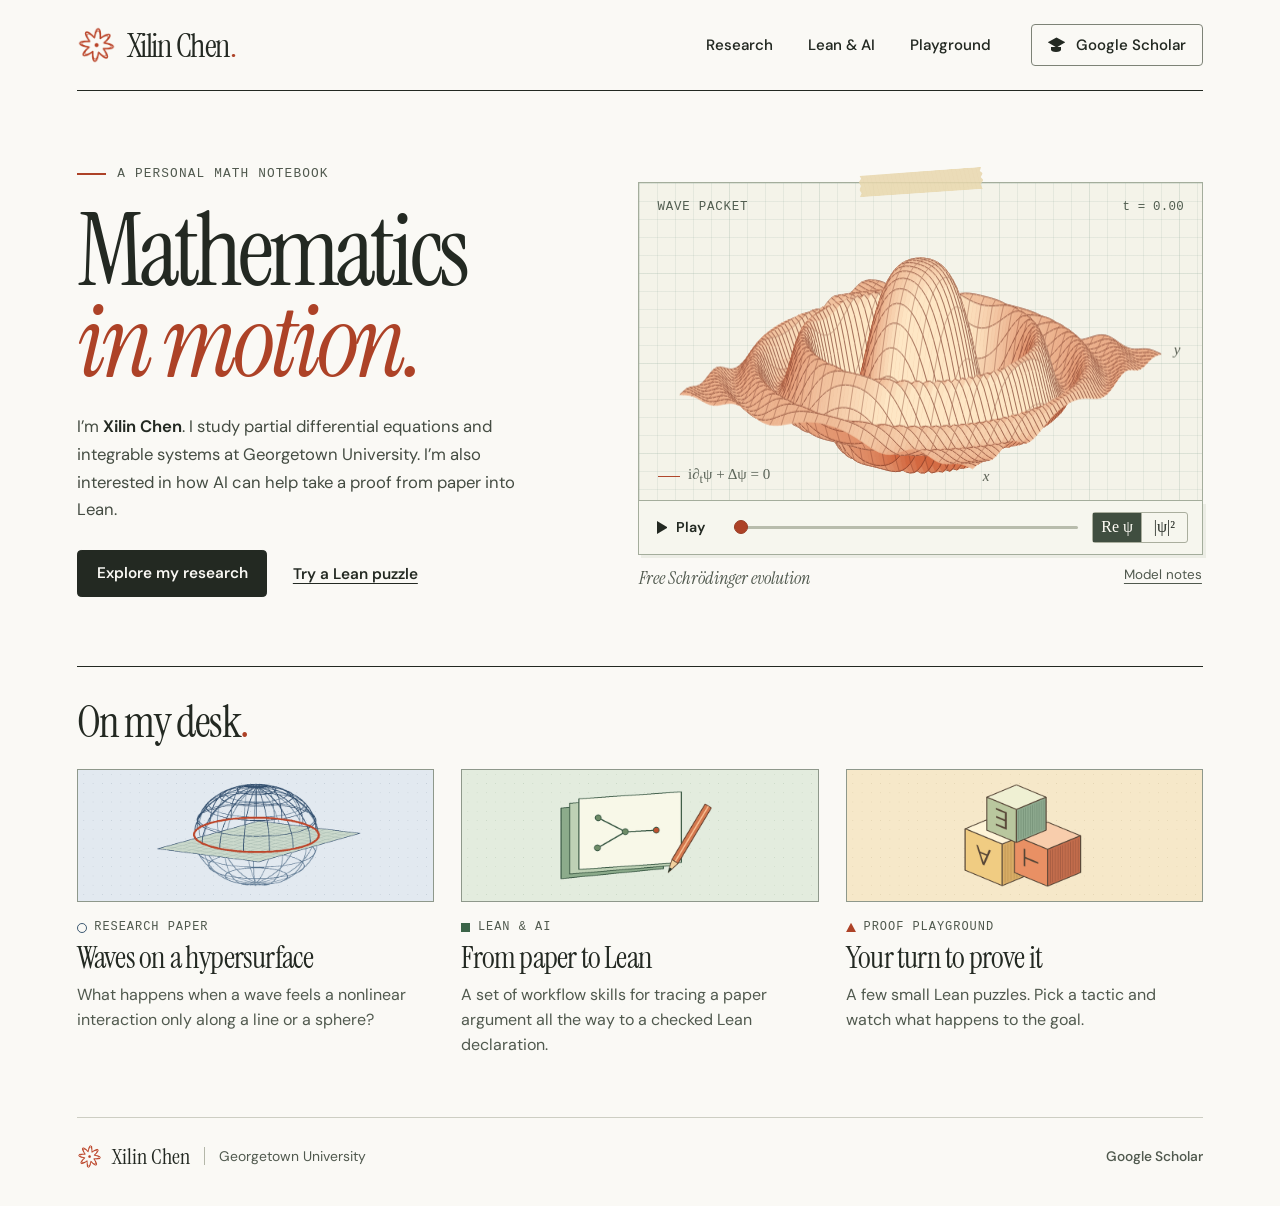
==== index.html @ 23b24f36 "Serve the personal website at the GitHub Pages root" ====
<!doctype html>
<html lang="en">
<head>
  <meta charset="utf-8">
  <meta name="viewport" content="width=device-width, initial-scale=1">
  <meta name="description" content="Xilin Chen’s personal notebook on partial differential equations, integrable systems, AI, and Lean formalization.">
  <meta name="theme-color" content="#faf9f5">
  <title>Mathematics in motion · Xilin Chen</title>
  <link rel="icon" href="assets/favicon.png" type="image/png">
  <link rel="preload" href="assets/fonts/InstrumentSerif-Regular.ttf" as="font" type="font/ttf" crossorigin>
  <link rel="stylesheet" href="assets/styles.css">
  <script src="assets/wave.js" defer></script>
</head>
<body>
  <a class="skip" href="#main">Skip to content</a>
  <header class="masthead wrap">
    <a class="wordmark" href="index.html" aria-label="Xilin Chen, home"><img src="assets/mark.png" width="39" height="39" alt="">Xilin Chen<span class="wordmark-period">.</span></a>
    <nav class="nav" aria-label="Main navigation"><a href="research.html">Research</a><a href="workflow.html">Lean &amp; AI</a><a href="playground.html">Playground</a></nav>
    <a class="scholar-button" href="https://scholar.google.com/citations?user=1OFcRwIAAAAJ&amp;hl=en"><span class="cap" aria-hidden="true"></span>Google Scholar</a>
  </header>
  <main id="main" class="wrap" tabindex="-1">
  <section class="hero" aria-labelledby="hero-title">
    <div class="hero-copy">
      <p class="eyebrow"><span class="short-rule" aria-hidden="true"></span>A personal math notebook</p>
      <h1 id="hero-title">Mathematics<br><em>in motion.</em></h1>
      <p class="intro">I’m <strong>Xilin Chen</strong>. I study partial differential equations and integrable systems at Georgetown University. I’m also interested in how AI can help take a proof from paper into Lean.</p>
      <div class="actions"><a class="button primary" href="research.html">Explore my research</a><a class="ink-link" href="playground.html">Try a Lean puzzle</a></div>
    </div>
    <figure class="wave-sheet" aria-labelledby="wave-caption">
      <div class="tape" aria-hidden="true"></div>
      <div class="plot-paper">
        <div class="plot-heading"><span class="plot-label">Wave packet</span><output id="time-value" for="wave-time">t = 0.00</output></div>
        <div class="plot-drawing">
          <img class="wave-still" src="assets/wave-still.png" width="1120" height="564" alt="A perspective mesh of a radial wave packet, with a central peak and concentric ripples.">
          <canvas aria-label="Real part of a freely spreading radial wave packet" role="img" width="1120" height="564"></canvas>
        </div>
        <div class="plot-legend"><span class="legend-line" aria-hidden="true"></span><span>i∂<sub>t</sub>ψ + Δψ = 0</span></div>
      </div>
      <div class="wave-controls" data-wave-controls hidden>
        <button id="wave-play" type="button" class="play-button" aria-label="Play wave animation"><span class="play-symbol" aria-hidden="true"></span><span class="play-label">Play</span></button>
        <label for="wave-time" class="sr-only">Wave evolution time</label><input id="wave-time" type="range" min="0" max="0.40" step="0.001" value="0">
        <fieldset class="plot-modes"><legend class="sr-only">Quantity to plot</legend><label><input type="radio" name="wave-mode" value="real" checked aria-label="Real part of the wave"><span>Re ψ</span></label><label><input type="radio" name="wave-mode" value="density" aria-label="Squared magnitude of the wave"><span>|ψ|²</span></label></fieldset>
      </div>
      <figcaption id="wave-caption"><span>Free Schrödinger evolution</span><a href="research.html#wave-note">Model notes</a></figcaption>
    </figure>
  </section>
  <section class="desk" aria-labelledby="desk-title">
    <h2 id="desk-title">On my desk<span class="accent">.</span></h2>
    <div class="desk-grid">
      <article class="entry">
        <a class="entry-link" href="research.html">
          <img class="entry-art" src="assets/hypersurface.png" alt="" width="920" height="340">
          <span class="entry-kind"><i class="shape ring"></i>Research paper</span>
          <h3>Waves on a hypersurface</h3>
        </a>
        <p>What happens when a wave feels a nonlinear interaction only along a line or a sphere?</p>
      </article>
      <article class="entry">
        <a class="entry-link" href="workflow.html">
          <img class="entry-art" src="assets/workflow.png" alt="" width="920" height="340">
          <span class="entry-kind"><i class="shape square"></i>Lean &amp; AI</span>
          <h3>From paper to Lean</h3>
        </a>
        <p>A set of workflow skills for tracing a paper argument all the way to a checked Lean declaration.</p>
      </article>
      <article class="entry">
        <a class="entry-link" href="playground.html">
          <img class="entry-art" src="assets/playground.png" alt="" width="920" height="340">
          <span class="entry-kind"><i class="shape triangle"></i>Proof playground</span>
          <h3>Your turn to prove it</h3>
        </a>
        <p>A few small Lean puzzles. Pick a tactic and watch what happens to the goal.</p>
      </article>
    </div>
  </section>
</main>
  <footer class="footer wrap">
    <div class="footer-name"><img src="assets/mark.png" width="25" height="25" alt=""><span>Xilin Chen</span><span class="footer-affiliation">Georgetown University</span></div>
    <nav aria-label="Elsewhere"><a href="https://scholar.google.com/citations?user=1OFcRwIAAAAJ&amp;hl=en">Google Scholar</a></nav>
  </footer>
</body>
</html>
---- assets/styles.css ----
@font-face {
  font-family: "Instrument Serif";
  src: url("fonts/InstrumentSerif-Regular.ttf") format("truetype");
  font-style: normal;
  font-weight: 400;
  font-display: swap;
}
@font-face {
  font-family: "Instrument Serif";
  src: url("fonts/InstrumentSerif-Italic.ttf") format("truetype");
  font-style: italic;
  font-weight: 400;
  font-display: swap;
}
@font-face {
  font-family: "DM Sans";
  src: url("fonts/DMSans.ttf") format("truetype");
  font-style: normal;
  font-weight: 100 1000;
  font-display: swap;
}
:root {
  color-scheme: light;
  --paper: #faf9f5;
  --ink: #232922;
  --muted: #50594e;
  --line: #cdcec3;
  --rust: #ad4227;
  --green: #3b6448;
  --blue: #39566f;
  --serif: "Instrument Serif", "STIX Two Text", Georgia, serif;
  --sans: "DM Sans", system-ui, sans-serif;
  --mono: "IBM Plex Mono", ui-monospace, Menlo, Consolas, monospace;
  font-family: var(--sans);
  background: var(--paper);
  color: var(--ink);
}
* { box-sizing: border-box; }
body { margin: 0; }
img, canvas { display: block; max-width: 100%; }
h1, h2, h3, p, figure, pre { margin: 0; }
h1, h2, h3 { font-family: var(--serif); font-weight: 400; }
a { color: inherit; }
button, input, select { font: inherit; color: inherit; }
button, select { cursor: pointer; }
[hidden] { display: none !important; }
::selection { background: #f5c9af; color: #222a23; }
:focus-visible { outline: 3px solid #21619a; outline-offset: 4px; }
main:focus { outline: none; }
.sr-only, .skip:not(:focus) { position: absolute; width: 1px; height: 1px; padding: 0; margin: -1px; overflow: hidden; clip-path: inset(50%); white-space: nowrap; border: 0; }
.skip:focus { position: absolute; top: 4px; left: 4px; z-index: 10; background: white; padding: .75rem; }
.wrap { width: min(1240px, 88%); margin-inline: auto; }
.masthead { min-height: 5.7rem; border-bottom: 1px solid var(--ink); display: flex; align-items: center; gap: clamp(1.5rem, 3.1vw, 3.25rem); }
.wordmark { display: inline-flex; align-items: center; gap: .48rem; font-family: var(--serif); font-size: 2.07rem; line-height: 1; letter-spacing: -.045em; text-decoration: none; white-space: nowrap; }
.wordmark img { width: 2.42rem; height: 2.42rem; margin-right: .16rem; }
.wordmark-period { color: var(--rust); margin-left: -.44rem; }
.nav { display: flex; align-items: center; gap: clamp(1.5rem, 2.75vw, 2.8rem); margin-left: auto; }
.nav a, .scholar-button, .footer a { font-size: .94rem; font-weight: 535; text-decoration: none; }
.nav a { padding-block: .65rem; text-underline-offset: .38em; }
.nav a:is(:hover,[aria-current]), .footer a:hover { text-decoration: underline; text-decoration-thickness: 1.5px; }
.nav a[aria-current] { color: var(--rust); }
.scholar-button { display: inline-flex; align-items: center; justify-content: center; gap: .68rem; min-height: 2.65rem; border: 1px solid #7d8377; border-radius: .25rem; padding: .55rem 1rem; }
.scholar-button:hover, .light:hover { background: #eaece1; }
.cap { position: relative; width: 1.1rem; height: .95rem; display: inline-block; }
.cap::before { content: ""; position: absolute; left: 0; right: 0; height: 70%; top: 0; background: currentColor; clip-path: polygon(50% 0,100% 46%,50% 94%,0 46%); }
.cap::after { content: ""; position: absolute; height: 36%; left: 20%; right: 22%; bottom: 2%; border-radius: 0 0 50% 50%; background: currentColor; }
.hero { display: grid; grid-template-columns: .93fr 1.07fr; align-items: center; gap: clamp(2rem, 5.5vw, 5.75rem); padding: clamp(3.45rem, 5.8vw, 5.7rem) 0 clamp(3.75rem, 5.4vw, 5.1rem); }
.eyebrow, .entry-kind, .section-key, .plot-label, .meta, .progress { font-family: var(--mono); font-size: .8rem; line-height: 1.4; font-weight: 500; letter-spacing: .088em; text-transform: uppercase; }
.eyebrow, .entry-kind, .section-key { display: flex; gap: .68rem; align-items: center; }
.eyebrow { color: var(--muted); }
.short-rule { display: inline-block; width: 1.85rem; height: 2px; background: var(--rust); flex: none; }
.hero h1 { font-size: clamp(5.6rem,7.9vw,7.75rem); line-height: .9; letter-spacing: -.045em; margin: 1.35rem 0 1.65rem; }
h1 em { color: var(--rust); font-weight: 400; }
.intro, .deck { color: #444c42; font-size: clamp(1.04rem,1.21vw,1.17rem); line-height: 1.66; }
.intro { max-width: 27.9rem; }
strong { font-weight: 640; color: var(--ink); }
.actions { display: flex; flex-wrap: wrap; align-items: center; gap: 1rem 1.6rem; margin-top: 1.65rem; }
.button, .ink-link { font-size: .96rem; font-weight: 585; }
.button { display: inline-flex; align-items: center; justify-content: center; border: 1px solid var(--ink); padding: .78rem 1.17rem; border-radius: .26rem; text-decoration: none; line-height: 1.3; min-height: 2.85rem; text-align: center; }
.primary { background: var(--ink); color: var(--paper); }
.primary:hover { background: #394636; }
.ink-link, .prose a:not(.button), .plot-paper a, .wave-sheet figcaption a, .crumb a, .plain-button { text-decoration: underline; text-decoration-thickness: 1px; text-underline-offset: .29em; }
.ink-link:hover, .prose a:hover, .wave-sheet figcaption a:hover, .crumb a:hover, .plain-button:hover { color: var(--rust); }
.wave-sheet { position: relative; min-width: 0; margin-top: .55rem; }
.tape { position: absolute; left: 39%; top: -.65rem; width: 22%; height: 1.4rem; opacity: .85; transform: rotate(-4deg); z-index: 1; pointer-events: none; background-color: #e8d7ad; background-image: repeating-linear-gradient(80deg, transparent 0 3px, #e2cda22e 3px 4px); clip-path: polygon(1% 3%,99% 0,97.7% 18%,100% 29%,98.1% 45%,100% 60%,97.7% 78%,99% 99%,0 98%,1.6% 81%,0 65%,1.5% 48%,0 31%,2% 16%); }
.plot-paper {
  background-color: #f4f3e9;
  background-image: linear-gradient(#a4b9ac30 1px, transparent 1px),linear-gradient(90deg,#a4b9ac30 1px,transparent 1px),linear-gradient(#adbeab2b 1px,transparent 1px),linear-gradient(90deg,#adbeab2b 1px,transparent 1px);
  background-size: 18px 18px,18px 18px,90px 90px,90px 90px;
  border: 1px solid #a4ad9c;
  padding-top: 1rem;
  position: relative;
}
.plot-heading { display: flex; align-items: center; justify-content: space-between; padding-inline: 1.15rem; gap: .75rem; color: #515d50; }
.plot-label, #time-value { font-size: .78rem; letter-spacing: .06em; }
#time-value { font-family: var(--mono); letter-spacing: .015em; font-variant-numeric: tabular-nums; }
.plot-drawing { width: 100%; aspect-ratio: 560/282; position: relative; }
.plot-drawing :is(img, canvas) { position: absolute; inset: 0; width: 100%; height: 100%; }
.plot-drawing canvas { visibility: hidden; }
.wave-ready canvas { visibility: visible; }
.wave-ready .wave-still { visibility: hidden; }
.plot-legend { position: absolute; left: 1.15rem; bottom: .8rem; display: flex; gap: .5rem; align-items: center; font-family: Georgia, serif; color: #5b6458; font-size: .94rem; }
.legend-line { width: 1.4rem; border-top: 1.5px solid #b0472c; }
.wave-controls { border: 1px solid #a4ad9c; border-top: 0; display: flex; gap: .9rem; align-items: center; background: #f6f6ee; min-height: 3.42rem; padding: .44rem .9rem; box-shadow: 3px 3px 0 #d9ded275; }
.play-button { background: transparent; display: flex; align-items: center; justify-content: flex-start; gap: .46rem; min-width: 4.1rem; padding: .35rem .2rem; border: 0; font-weight: 610; font-size: .89rem; }
.play-button:hover { color: var(--rust); }
.play-symbol { display: block; width: .71rem; height: .8rem; border-left: .65rem solid currentColor; border-top: .4rem solid transparent; border-bottom: .4rem solid transparent; }
.playing .play-symbol { width: .68rem; height: .73rem; border: 0; border-left: 3px solid currentColor; border-right: 3px solid currentColor; }
#wave-time { --filled: 0%; display: block; min-width: 2.2rem; flex: 1; margin: 0; -webkit-appearance: none; appearance: none; height: 1.85rem; background: transparent; cursor: pointer; accent-color: var(--rust); }
#wave-time::-webkit-slider-runnable-track { height: 3px; border-radius: 2px; background: linear-gradient(to right,var(--rust) var(--filled),#b8bcac var(--filled)); }
#wave-time::-webkit-slider-thumb { -webkit-appearance: none; width: .88rem; height: .88rem; margin-top: calc((3px - .88rem)/2); background: var(--rust); border: 1px solid #983c24; border-radius: 50%; }
#wave-time::-moz-range-track { height: 3px; background: #b8bcac; }
#wave-time::-moz-range-progress { height: 3px; background: var(--rust); }
#wave-time::-moz-range-thumb { width: .8rem; height: .8rem; border: 1px solid #983c24; border-radius: 50%; background: var(--rust); }
.plot-modes { display: flex; border: 1px solid #aaae9e; border-radius: 3px; padding: 0; margin: 0; overflow: visible; }
.plot-modes label { cursor: pointer; position: relative; }
.plot-modes label + label { border-left: 1px solid #aaae9e; }
.plot-modes input { position: absolute; opacity: 0; width: 1px; height: 1px; }
.plot-modes span { display: block; font: 1rem/1.15 Georgia,serif; padding: .33rem .5rem; min-width: 2.8rem; text-align: center; }
.plot-modes :checked + span { color: #fffdf6; background: #404e40; }
.plot-modes :focus-visible + span { outline: 3px solid #21619a; outline-offset: 2px; }
.wave-sheet figcaption { display: flex; justify-content: space-between; gap: .8rem; padding: .65rem .08rem 0; font-size: .84rem; color: var(--muted); }
.wave-sheet figcaption > span { font-family: var(--serif); font-style: italic; font-size: 1.15rem; }
.desk { padding: 2rem 0 3.7rem; border-top: 1px solid var(--ink); }
.desk h2, .lab-foot h2 { font-size: clamp(2.45rem,3.45vw,3.45rem); line-height: 1.05; letter-spacing: -.033em; }
.accent { color: var(--rust); }
.desk-grid { display: grid; grid-template-columns: repeat(3,minmax(0,1fr)); gap: clamp(1.1rem,2.15vw,2.15rem); margin-top: 1.45rem; }
.entry { min-width: 0; }
.entry-link { text-decoration: none; display: block; }
.entry-art { width: 100%; height: auto; border: 1px solid #8e988b; object-fit: cover; }
.entry-link:hover .entry-art { border-color: var(--ink); }
.entry-link:hover h3 { text-decoration: underline; text-decoration-thickness: 1px; text-underline-offset: .12em; }
.entry-kind { gap: .47rem; font-size: .75rem; margin: 1.08rem 0 .4rem; letter-spacing: .08em; color: var(--muted); }
.shape { display: inline-block; flex: none; width: .62rem; height: .62rem; }
.ring { border: 1.7px solid var(--blue); border-radius: 50%; }
.square { background: var(--green); width: .56rem; height: .56rem; }
.triangle { background: var(--rust); clip-path: polygon(50% 0,100% 95%,0 95%); }
.entry h3 { font-size: clamp(1.85rem,2.4vw,2.55rem); line-height: 1.05; letter-spacing: -.026em; }
.entry p { font-size: 1rem; line-height: 1.55; color: var(--muted); margin-top: .54rem; max-width: 25rem; }
.footer { border-top: 1px solid var(--line); padding-block: 1.5rem 2.2rem; display: flex; align-items: center; justify-content: space-between; gap: 1.2rem; color: var(--muted); }
.footer-name { display: flex; align-items: center; gap: .6rem; }
.footer-name > span:first-of-type { color: var(--ink); font-family: var(--serif); font-size: 1.4rem; }
.footer-affiliation { font-size: .87rem; padding-left: .85rem; margin-left: .25rem; border-left: 1px solid #b4b7a9; }
.footer nav { display: flex; gap: 1.3rem; align-items: center; }
.footer a { font-size: .86rem; }

/* Interior pages keep the broad margins of the cover. */
.crumb { display: flex; align-items: center; gap: .65rem; color: var(--muted); font-size: .86rem; padding: 1.55rem 0 0; }
.article-hero { padding: 2.65rem 0 3.35rem; display: grid; grid-template-columns: 1.32fr .78fr; gap: 4rem; align-items: center; }
.article-hero h1, .lab-intro h1 { font-size: clamp(4.25rem,6.6vw,6.4rem); line-height: .95; letter-spacing: -.043em; margin: 1rem 0 1.24rem; }
.deck { max-width: 39rem; }
.article-plate { border: 1px solid #9aa597; padding-block: 8%; }
.article-plate img { width: 100%; height: auto; }
.blue { background: #e2e9f0; }
.sage { background: #e3ecde; }
.publication, .text-row { display: grid; grid-template-columns: minmax(9.3rem, .42fr) 1.5fr; gap: 2.5rem; padding: 2.8rem 0; border-top: 1px solid var(--line); }
.publication { border-color: var(--ink); }
.article { padding-bottom: 1rem; }
.section-key { align-self: start; margin-top: .33rem; color: var(--muted); font-size: .78rem; }
.section-key .short-rule { width: 1.16rem; height: 1px; }
.reading { max-width: 47rem; min-width: 0; }
.meta { color: var(--muted); letter-spacing: .04em; }
.paper-title, .prose h2 { font-size: clamp(2.15rem,3.3vw,3.45rem); line-height: 1.08; letter-spacing: -.025em; }
.paper-title { margin: .76rem 0; }
.authors { font-size: 1.07rem; }
.prose { font-size: 1.06rem; line-height: 1.7; color: #394236; }
.prose > * + * { margin-top: 1rem; }
.prose h2 { color: var(--ink); }
.prose code { font: .89em var(--mono); }
.formula { padding: 1.35rem 1rem; background: #edf0e6; border-left: 2px solid #788d6d; color: #26352b; font: italic clamp(1.4rem,2.8vw,2.4rem)/1.35 Georgia, serif; text-align: center; }
.formula sub, .formula sup { font-size: .58em; }
.formula.compact { font-size: clamp(1.35rem,2.45vw,1.95rem); }
.prose > a.button, .prose > a.ink-link { display: inline-flex; }
#wave-note { scroll-margin-top: 1rem; }
.code-plate, .source-panel { background: #26362e; color: #f3f1df; }
.code-plate { padding: 1.3rem; white-space: pre-wrap; overflow-wrap: anywhere; line-height: 1.7; }
.syntax-key { color: #f3b894; }
.syntax-tactic { color: #c1dcad; }
.stages { margin-top: 1.6rem; border-top: 1px solid var(--line); }
.stages details { border-bottom: 1px solid var(--line); }
.stages summary { position: relative; list-style: none; cursor: pointer; padding: 1rem 2.3rem 1rem 0; font-weight: 610; color: var(--ink); }
.stages summary::-webkit-details-marker { display: none; }
.stages summary::after { content: "+"; font-family: var(--mono); position: absolute; right: .4rem; top: .93rem; }
.stages details[open] summary::after { content: "−"; }
.stages details > p { padding: 0 1.5rem 1.1rem 0; }

/* The puzzle never needs a remote Lean server. */
.lab-intro { padding: 2.9rem 0 2.1rem; }
.lab-intro h1 { margin-top: .95rem; }
.lab-intro .deck { max-width: 43rem; }
.lab { border: 1px solid #858f80; }
.lab-top, .lab-tools, .challenge-control { display: flex; align-items: center; }
.lab-top { justify-content: space-between; column-gap: .8rem; padding: .8rem 1.2rem; background: #edefe4; border-bottom: 1px solid #a3ae9b; }
.challenge-control { gap: .85rem; }
.challenge-control label, .source-panel h2 { font: .79rem/1.5 var(--mono); text-transform: uppercase; letter-spacing: .075em; }
.challenge-control select { padding: .48rem 2.2rem .48rem .65rem; appearance: none; border: 1px solid #97a28f; border-radius: .15rem; background-color: #fbfaf5; background-image: linear-gradient(45deg,transparent 50%,#435141 50%),linear-gradient(135deg,#435141 50%,transparent 50%); background-position: calc(100% - 15px) 52%, calc(100% - 10px) 52%; background-size: 5px 5px; background-repeat: no-repeat; font-weight: 560; max-width: 100%; }
.progress { font-size: .76rem; letter-spacing: .05em; }
.lab-grid { display: grid; grid-template-columns: 1fr 1.12fr; }
.state-panel, .choice-panel { padding: 1.55rem clamp(1rem,2.25vw,2rem); }
.state-panel { background: #f1f3e9; border-right: 1px solid var(--line); }
.lab-grid h2 { font-size: 2.23rem; letter-spacing: -.03em; margin-bottom: .95rem; }
#context, #goals { font: .98rem/1.68 var(--mono); overflow-wrap: anywhere; }
#context { white-space: pre-wrap; }
#goals { border-top: 1px dashed #a7b19e; margin-top: .8rem; padding-top: .54rem; }
.current-goal { color: #78391e; font-weight: 650; }
.later-goal { color: #5c695c; }
.solved #context, .solved #goals { display: none; }
.solved .state-panel::after { content: "∎"; font: 3.8rem/1 Georgia,serif; color: var(--green); }
#choices { display: flex; flex-wrap: wrap; gap: .55rem; }
.tactic { font: .96rem/1.4 var(--mono); padding: .6rem .75rem; background: #fbfaf4; border: 1px solid #778671; border-radius: 2px; box-shadow: 2px 2px 0 #d2d8c7; }
.tactic:hover { background: #ecf0e3; border-color: var(--ink); }
.response, .hint-text { font-size: .96rem; line-height: 1.55; margin-top: 1rem; }
.response:empty { display: none; }
.retry { color: #883b21; }
.success { color: #30593d; }
.lab-tools { flex-wrap: wrap; gap: 1rem; margin-top: 1.2rem; }
.plain-button { background: transparent; border: none; padding: .28rem 0; font-size: .91rem; }
.plain-button:disabled { text-decoration: none; color: #73786b; cursor: default; }
.hint-text { padding: .7rem .9rem; border-left: 2px solid #a88d53; background: #f4eedb; }
.small { min-height: 2.2rem; padding: .48rem .8rem; }
.source-panel { padding: 1.1rem clamp(1rem,2.25vw,2rem) 1.45rem; }
.source-panel h2 { color: #cedbbf; margin-bottom: .7rem; }
.source-panel pre, .source-panel code { font: .95rem/1.6 var(--mono); white-space: pre-wrap; overflow-wrap: anywhere; }
.lab-foot { margin: 2.25rem 0 3.2rem; display: flex; align-items: center; justify-content: space-between; gap: 2rem; }
.lab-foot h2 { font-size: 2.3rem; }
.lab-foot p { color: var(--muted); margin-top: .6rem; line-height: 1.56; max-width: 39rem; }
.light { background: transparent; flex: none; }

@media (min-width: 1550px) {
  .hero { padding-block: 5.6rem; }
}
@media (max-width: 1100px) {
  .wrap { width: 90%; }
  .hero { gap: 2.2rem; }
  .hero h1 { font-size: clamp(4.7rem,8.6vw,5.9rem); }
  .intro { font-size: 1.03rem; }
  .article-hero { gap: 2.2rem; }
}
@media (max-width: 760px) {
  .wrap { width: min(91%,40rem); }
  .masthead { flex-wrap: wrap; min-height: 0; justify-content: space-between; gap: 0; padding: 1rem 0 .6rem; }
  .wordmark { font-size: 1.8rem; }
  .wordmark img { width: 2.1rem; height: 2.1rem; }
  .scholar-button { order: 1; font-size: .85rem; min-height: 2.2rem; padding: .45rem .65rem; gap: .5rem; }
  .nav { order: 2; width: 100%; margin: .55rem 0 0; justify-content: flex-start; gap: 1.45rem; }
  .nav a { padding: .4rem 0; font-size: .91rem; }
  .hero { grid-template-columns: 1fr; gap: 2.7rem; padding: 2.65rem 0 2.5rem; }
  .hero h1 { font-size: clamp(4.6rem,13.5vw,6.7rem); margin: 1rem 0 1.27rem; }
  .intro { max-width: 32rem; }
  .actions { margin-top: 1.28rem; }
  .wave-sheet { margin: 0; }
  .desk { padding: 1.65rem 0 2.55rem; }
  .desk-grid { grid-template-columns: 1fr; gap: 1.7rem; }
  .entry + .entry { border-top: 1px solid var(--line); padding-top: 1.5rem; }
  .entry h3 { font-size: 2.15rem; }
  .entry p { max-width: 32rem; }
  .footer { flex-wrap: wrap; padding-block: 1.25rem; }
  .article-hero { grid-template-columns: 1fr; gap: 1.75rem; padding: 2rem 0 2.2rem; }
  .article-plate { padding: 0; }
  .article-hero h1, .lab-intro h1 { font-size: clamp(3.95rem,12vw,5.9rem); }
  .publication, .text-row { grid-template-columns: 1fr; padding: 1.9rem 0; gap: 1rem; }
  .lab-intro { padding: 2.1rem 0 1.4rem; }
  .lab-grid { grid-template-columns: 1fr; }
  .state-panel { border-right: 0; border-bottom: 1px solid var(--line); }
  .lab-foot { flex-direction: column; align-items: flex-start; gap: 1.1rem; }
}
@media (max-width: 420px) {
  .actions { gap: .85rem 1rem; }
  .button, .ink-link { font-size: .9rem; }
  .button { padding-inline: .88rem; }
  .wave-controls { gap: .48rem; padding-inline: .55rem; }
  .play-button { min-width: 3.55rem; }
  .plot-modes span { min-width: 2.5rem; padding-inline: .35rem; }
  .plot-legend { left: .73rem; bottom: .44rem; font-size: .83rem; }
  .plot-heading { padding-inline: .73rem; }
  .plot-paper { padding-top: .75rem; }
  .footer-affiliation { font-size: .8rem; }
  .lab-top { flex-wrap: wrap; gap: .6rem; }
  .challenge-control { gap: .5rem; }
  .lab-tools { gap: .85rem; }
}
@media (prefers-reduced-motion: no-preference) {
  .button, .scholar-button, .entry-art, .tactic { transition: background-color .14s ease, border-color .14s ease; }
}
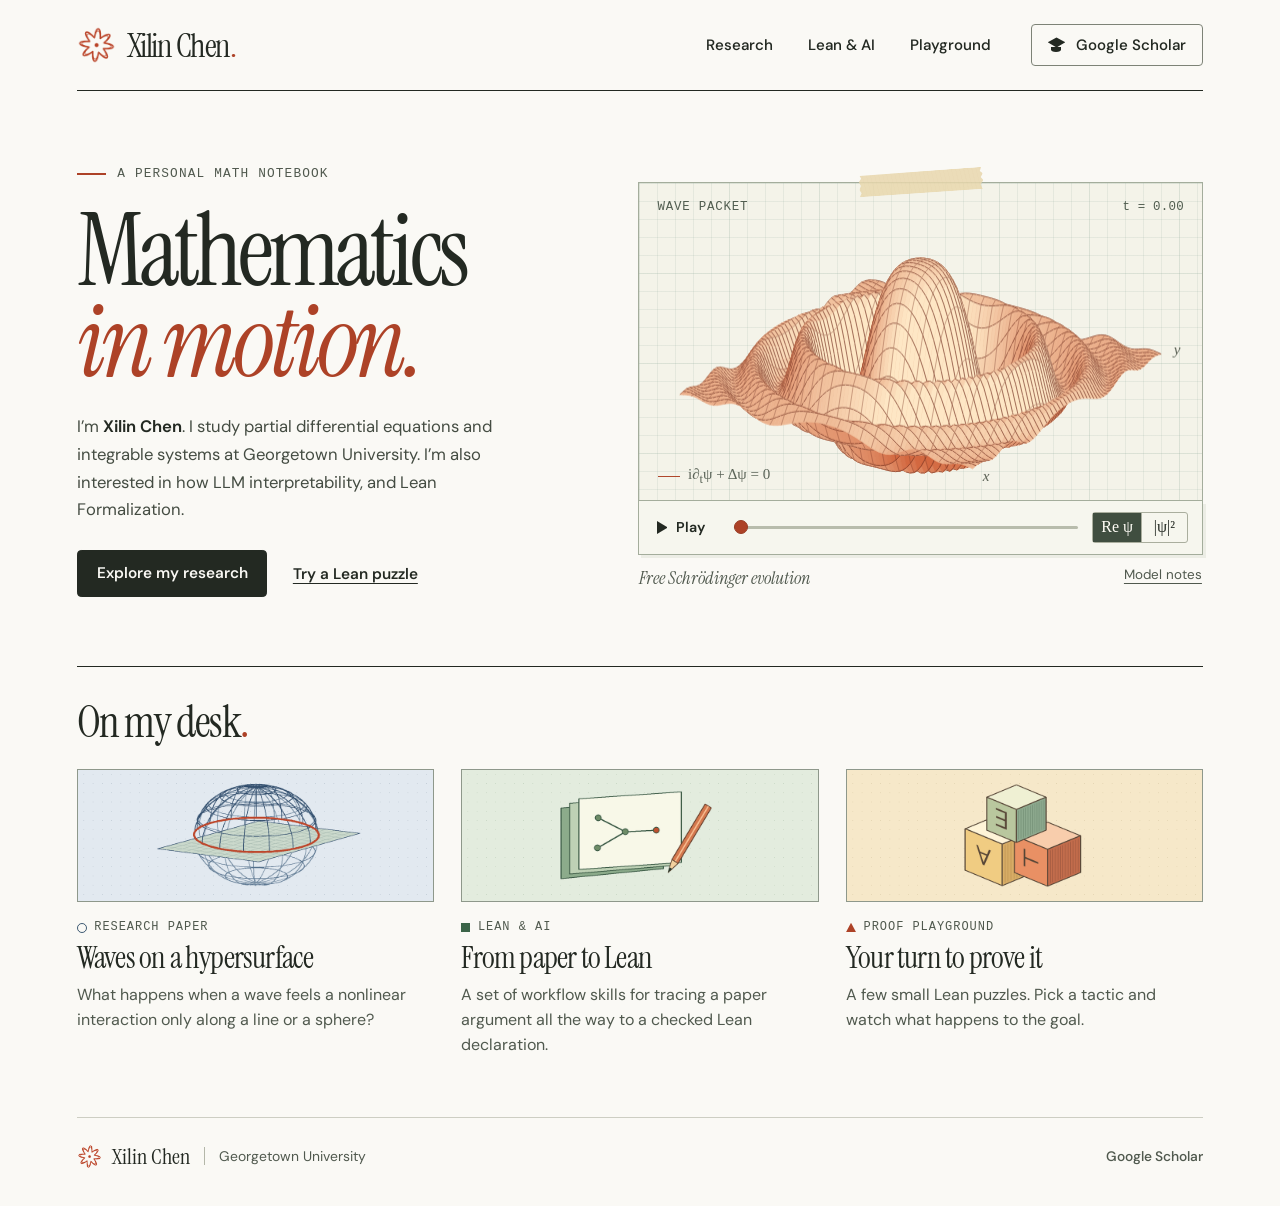
==== commit b877befc: "Update introduction text in index.html" ====
--- a/index.html
+++ b/index.html
@@ -23,7 +23,7 @@
     <div class="hero-copy">
       <p class="eyebrow"><span class="short-rule" aria-hidden="true"></span>A personal math notebook</p>
       <h1 id="hero-title">Mathematics<br><em>in motion.</em></h1>
-      <p class="intro">I’m <strong>Xilin Chen</strong>. I study partial differential equations and integrable systems at Georgetown University. I’m also interested in how AI can help take a proof from paper into Lean.</p>
+      <p class="intro">I’m <strong>Xilin Chen</strong>. I study partial differential equations and integrable systems at Georgetown University. I’m also interested in how LLM interpretability, and Lean Formalization.</p>
       <div class="actions"><a class="button primary" href="research.html">Explore my research</a><a class="ink-link" href="playground.html">Try a Lean puzzle</a></div>
     </div>
     <figure class="wave-sheet" aria-labelledby="wave-caption">
@@ -79,4 +79,4 @@
     <nav aria-label="Elsewhere"><a href="https://scholar.google.com/citations?user=1OFcRwIAAAAJ&amp;hl=en">Google Scholar</a></nav>
   </footer>
 </body>
-</html>+</html>
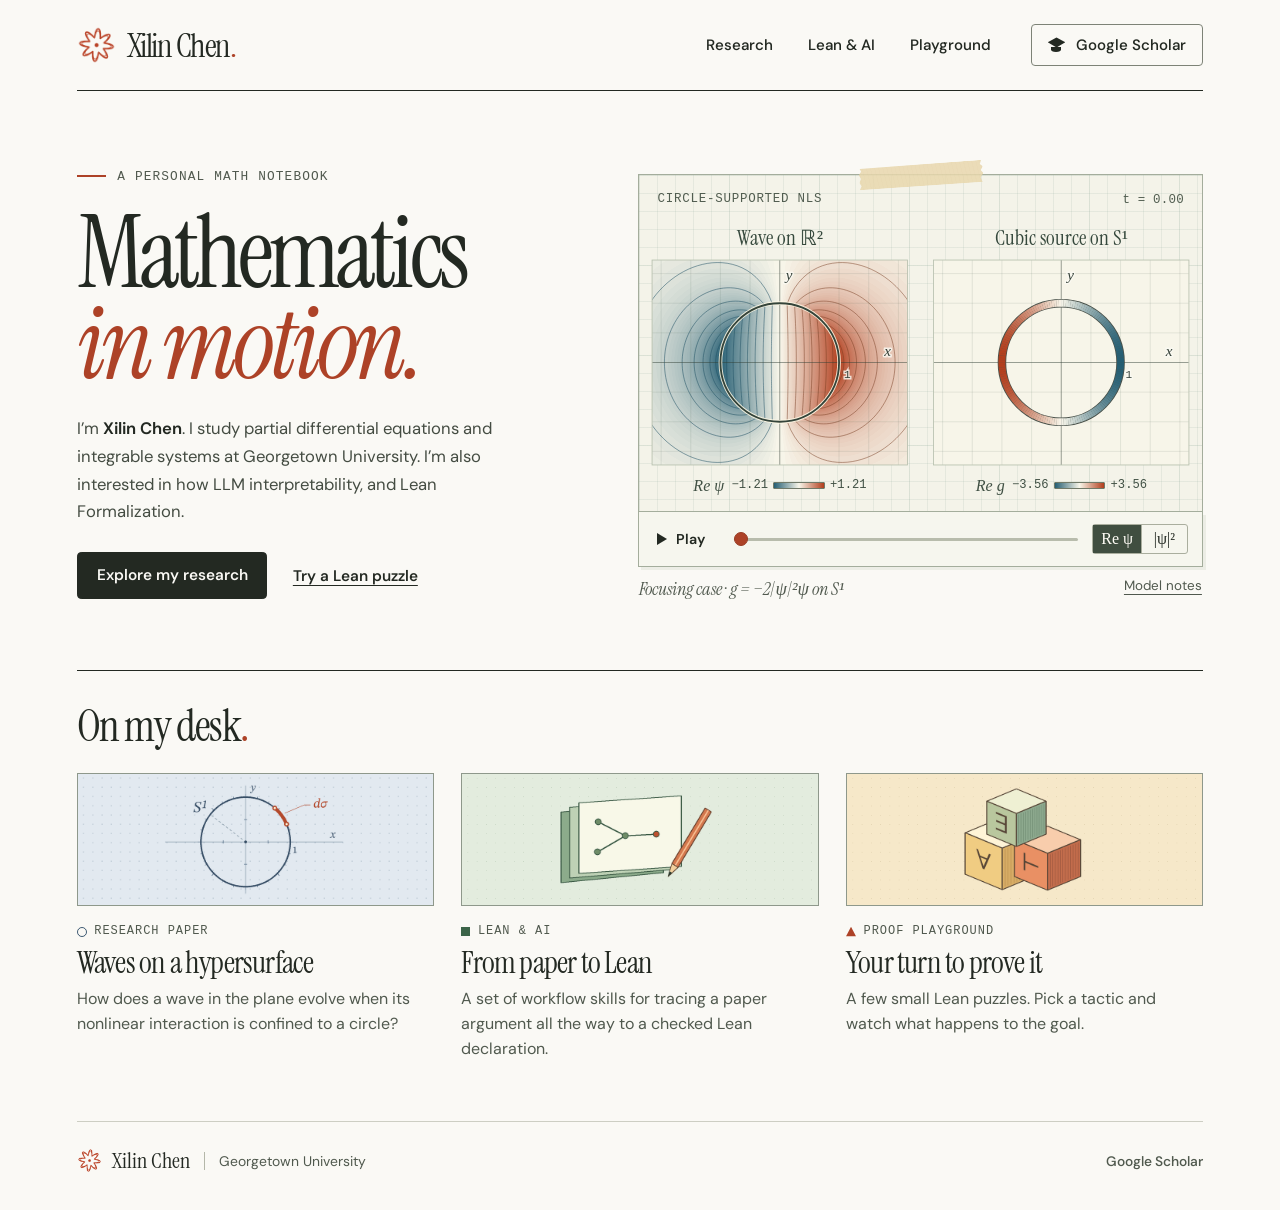
==== commit c9d36d44: "Illustrate the planar NLS with a cubic source on the unit circle" ====
--- a/index.html
+++ b/index.html
@@ -9,7 +9,8 @@
   <link rel="icon" href="assets/favicon.png" type="image/png">
   <link rel="preload" href="assets/fonts/InstrumentSerif-Regular.ttf" as="font" type="font/ttf" crossorigin>
   <link rel="stylesheet" href="assets/styles.css">
-  <script src="assets/wave.js" defer></script>
+  <script src="assets/circle-mode.js" defer></script>
+  <script src="assets/circle-plot.js" defer></script>
 </head>
 <body>
   <a class="skip" href="#main">Skip to content</a>
@@ -29,19 +30,23 @@
     <figure class="wave-sheet" aria-labelledby="wave-caption">
       <div class="tape" aria-hidden="true"></div>
       <div class="plot-paper">
-        <div class="plot-heading"><span class="plot-label">Wave packet</span><output id="time-value" for="wave-time">t = 0.00</output></div>
+        <div class="plot-heading"><span class="plot-label">Circle-supported NLS</span><output id="time-value" for="wave-time" aria-live="off">t = 0.00</output></div>
+        <div class="plot-headings"><span>Wave on ℝ²</span><span>Cubic source on S¹</span></div>
         <div class="plot-drawing">
-          <img class="wave-still" src="assets/wave-still.png" width="1120" height="564" alt="A perspective mesh of a radial wave packet, with a central peak and concentric ripples.">
-          <canvas aria-label="Real part of a freely spreading radial wave packet" role="img" width="1120" height="564"></canvas>
+          <img class="wave-still" src="assets/circle-standing-wave.png" width="1120" height="440" alt="Two views of the x,y plane at time zero. The real part of the wave has a positive lobe on the right and a negative lobe on the left. The cubic source has the opposite signs and occupies only the unit circle.">
+          <canvas aria-label="Wave field in the plane and cubic source density along the unit circle" role="img" width="1120" height="440"></canvas>
         </div>
-        <div class="plot-legend"><span class="legend-line" aria-hidden="true"></span><span>i∂<sub>t</sub>ψ + Δψ = 0</span></div>
+        <div class="plot-scales">
+          <div><span class="scale-name" id="field-name">Re ψ</span><span id="field-low">−1.21</span><i class="color-scale" id="field-scale" aria-hidden="true"></i><span id="field-high">+1.21</span></div>
+          <div><span class="scale-name">Re g</span><span>−3.56</span><i class="color-scale" aria-hidden="true"></i><span>+3.56</span></div>
+        </div>
       </div>
       <div class="wave-controls" data-wave-controls hidden>
         <button id="wave-play" type="button" class="play-button" aria-label="Play wave animation"><span class="play-symbol" aria-hidden="true"></span><span class="play-label">Play</span></button>
-        <label for="wave-time" class="sr-only">Wave evolution time</label><input id="wave-time" type="range" min="0" max="0.40" step="0.001" value="0">
+        <label for="wave-time" class="sr-only">Wave evolution time</label><input id="wave-time" type="range" min="0" max="1000" step="1" value="0" aria-valuetext="t = 0.00">
         <fieldset class="plot-modes"><legend class="sr-only">Quantity to plot</legend><label><input type="radio" name="wave-mode" value="real" checked aria-label="Real part of the wave"><span>Re ψ</span></label><label><input type="radio" name="wave-mode" value="density" aria-label="Squared magnitude of the wave"><span>|ψ|²</span></label></fieldset>
       </div>
-      <figcaption id="wave-caption"><span>Free Schrödinger evolution</span><a href="research.html#wave-note">Model notes</a></figcaption>
+      <figcaption id="wave-caption"><span>Focusing case · g = −2|ψ|²ψ on S¹</span><a href="research.html#wave-note">Model notes</a></figcaption>
     </figure>
   </section>
   <section class="desk" aria-labelledby="desk-title">
@@ -49,11 +54,11 @@
     <div class="desk-grid">
       <article class="entry">
         <a class="entry-link" href="research.html">
-          <img class="entry-art" src="assets/hypersurface.png" alt="" width="920" height="340">
+          <img class="entry-art" src="assets/unit-circle.png" alt="" width="920" height="340">
           <span class="entry-kind"><i class="shape ring"></i>Research paper</span>
           <h3>Waves on a hypersurface</h3>
         </a>
-        <p>What happens when a wave feels a nonlinear interaction only along a line or a sphere?</p>
+        <p>How does a wave in the plane evolve when its nonlinear interaction is confined to a circle?</p>
       </article>
       <article class="entry">
         <a class="entry-link" href="workflow.html">
--- a/assets/styles.css
+++ b/assets/styles.css
@@ -94,13 +94,18 @@
 .plot-heading { display: flex; align-items: center; justify-content: space-between; padding-inline: 1.15rem; gap: .75rem; color: #515d50; }
 .plot-label, #time-value { font-size: .78rem; letter-spacing: .06em; }
 #time-value { font-family: var(--mono); letter-spacing: .015em; font-variant-numeric: tabular-nums; }
-.plot-drawing { width: 100%; aspect-ratio: 560/282; position: relative; }
+.plot-headings, .plot-scales { display: grid; grid-template-columns: repeat(2, minmax(0, 1fr)); text-align: center; align-items: center; }
+.plot-headings { margin-top: 1.1rem; font: 1.32rem/1.2 var(--serif); color: #35483c; }
+.plot-drawing { width: 100%; aspect-ratio: 560/220; position: relative; }
 .plot-drawing :is(img, canvas) { position: absolute; inset: 0; width: 100%; height: 100%; }
 .plot-drawing canvas { visibility: hidden; }
 .wave-ready canvas { visibility: visible; }
 .wave-ready .wave-still { visibility: hidden; }
-.plot-legend { position: absolute; left: 1.15rem; bottom: .8rem; display: flex; gap: .5rem; align-items: center; font-family: Georgia, serif; color: #5b6458; font-size: .94rem; }
-.legend-line { width: 1.4rem; border-top: 1.5px solid #b0472c; }
+.plot-scales { margin: .2rem 0 1rem; }
+.plot-scales > div { display: flex; justify-content: center; align-items: center; gap: .34rem; color: #405044; font: .76rem/1.25 var(--mono); font-variant-numeric: tabular-nums; }
+.scale-name { font: italic 1rem/1.2 Georgia, serif; margin-right: .12rem; }
+.color-scale { width: clamp(1.5rem,4vw,3.2rem); height: .43rem; border: 1px solid #707968; border-radius: 1px; background: linear-gradient(90deg,#255e73,#f7f5e9 50%,#b23e1d); }
+.color-scale.sequential { background: linear-gradient(90deg,#f7f5e9,#b23e1d); }
 .wave-controls { border: 1px solid #a4ad9c; border-top: 0; display: flex; gap: .9rem; align-items: center; background: #f6f6ee; min-height: 3.42rem; padding: .44rem .9rem; box-shadow: 3px 3px 0 #d9ded275; }
 .play-button { background: transparent; display: flex; align-items: center; justify-content: flex-start; gap: .46rem; min-width: 4.1rem; padding: .35rem .2rem; border: 0; font-weight: 610; font-size: .89rem; }
 .play-button:hover { color: var(--rust); }
@@ -172,6 +177,12 @@
 .formula.compact { font-size: clamp(1.35rem,2.45vw,1.95rem); }
 .prose > a.button, .prose > a.ink-link { display: inline-flex; }
 #wave-note { scroll-margin-top: 1rem; }
+.mode-details { border-block: 1px solid var(--line); padding: .7rem 0; }
+.mode-details summary { cursor: pointer; font-weight: 600; }
+.mode-details[open] > * + * { margin-top: .8rem; }
+.radial-formula { display: flex; align-items: center; gap: .55rem; font: italic clamp(1.08rem,2.15vw,1.5rem)/1.45 Georgia,serif; color: #26352b; }
+.radial-formula > div { display: grid; grid-template-columns: auto auto; align-items: baseline; gap: .14rem .95rem; padding-left: .65rem; border-left: 2px solid #788d6d; }
+.radial-formula > div > span:nth-child(even) { font-size: .82em; }
 .code-plate, .source-panel { background: #26362e; color: #f3f1df; }
 .code-plate { padding: 1.3rem; white-space: pre-wrap; overflow-wrap: anywhere; line-height: 1.7; }
 .syntax-key { color: #f3b894; }
@@ -271,7 +282,11 @@
   .wave-controls { gap: .48rem; padding-inline: .55rem; }
   .play-button { min-width: 3.55rem; }
   .plot-modes span { min-width: 2.5rem; padding-inline: .35rem; }
-  .plot-legend { left: .73rem; bottom: .44rem; font-size: .83rem; }
+  .plot-headings { margin-top: .85rem; font-size: 1.09rem; }
+  .plot-scales { margin: .16rem 0 .72rem; }
+  .plot-scales > div { gap: .23rem; }
+  .scale-name { font-size: .9rem; margin-right: 0; }
+  .color-scale { width: 1.45rem; }
   .plot-heading { padding-inline: .73rem; }
   .plot-paper { padding-top: .75rem; }
   .footer-affiliation { font-size: .8rem; }
